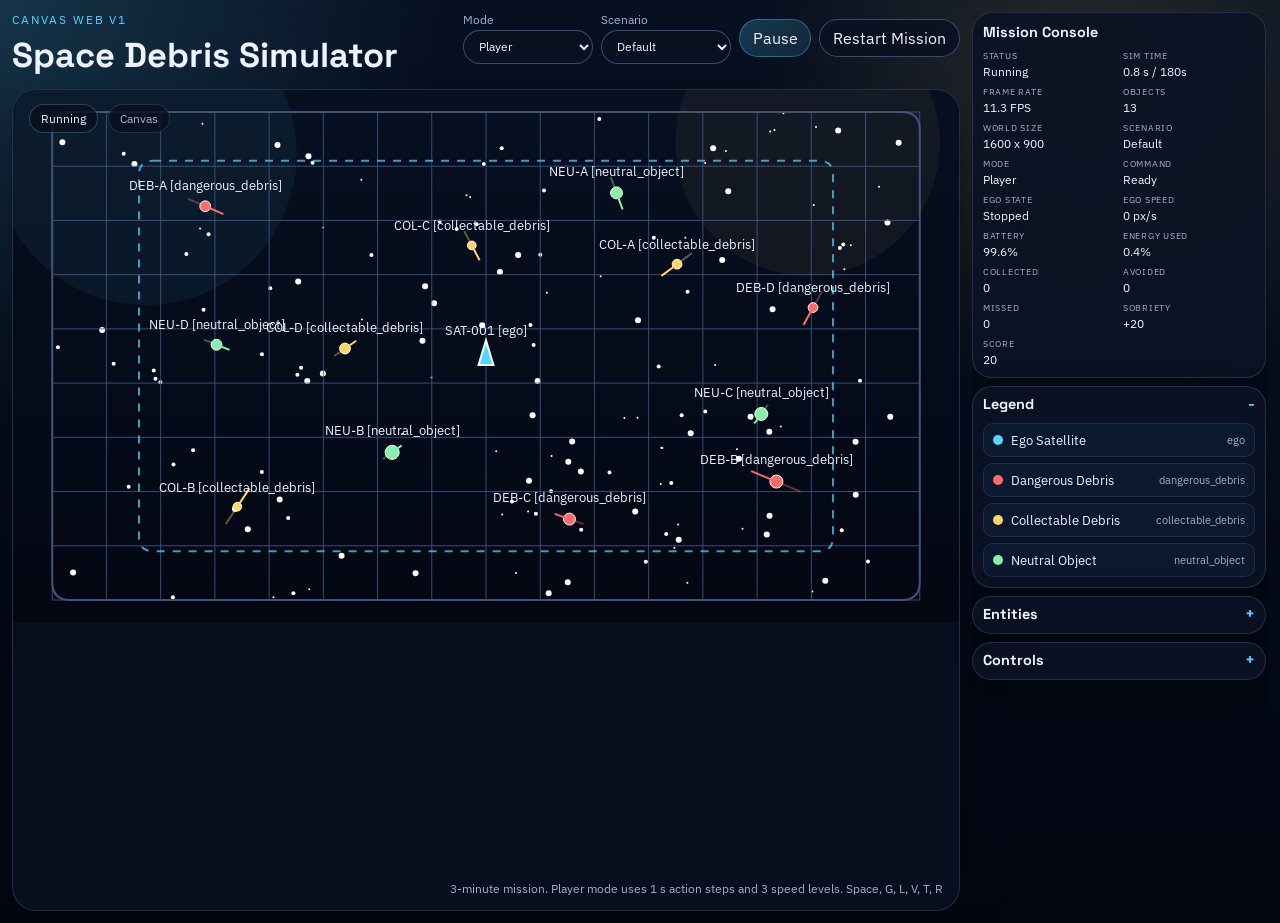
==== web/index.html @ 9fb4a88b "feat: finalize web v1 mission loop" ====
<!DOCTYPE html>
<html lang="en">
<head>
  <meta charset="UTF-8">
  <meta name="viewport" content="width=device-width, initial-scale=1.0">
  <title>Space Debris Simulator - Web V1</title>
  <link rel="preconnect" href="https://fonts.googleapis.com">
  <link rel="preconnect" href="https://fonts.gstatic.com" crossorigin>
  <link href="https://fonts.googleapis.com/css2?family=IBM+Plex+Sans:wght@400;500;600&family=Space+Grotesk:wght@500;700&display=swap" rel="stylesheet">
  <link rel="stylesheet" href="./styles.css">
</head>
<body>
  <div class="app-shell">
    <main class="viewport-panel">
      <header class="topbar">
        <div>
          <p class="eyebrow">Canvas Web V1</p>
          <h1>Space Debris Simulator</h1>
        </div>
        <div class="toolbar">
          <label class="field">
            <span>Mode</span>
            <select id="mode-select">
              <option value="player">Player</option>
              <option value="greedy">Greedy</option>
            </select>
          </label>
          <label class="field">
            <span>Scenario</span>
            <select id="scenario-select">
              <option value="default">Default</option>
              <option value="custom">Custom</option>
            </select>
          </label>
          <button id="pause-button" class="button button-primary" type="button">Pause</button>
          <button id="reset-button" class="button" type="button">Restart Mission</button>
        </div>
      </header>

      <section class="canvas-card">
        <canvas id="sim-canvas" width="1280" height="720"></canvas>
        <div class="canvas-overlay">
          <div class="badge-row">
            <span class="badge" id="status-badge">Running</span>
            <span class="badge badge-muted">Canvas</span>
          </div>
          <p class="canvas-caption">3-minute mission. Player mode uses 1 s action steps and 3 speed levels. Space, G, L, V, T, R</p>
        </div>
        <div id="mission-summary" class="mission-summary" hidden>
          <div class="mission-summary-card">
            <p class="eyebrow mission-summary-eyebrow">Mission Summary</p>
            <h2 id="mission-summary-title">Mission Complete</h2>
            <p id="mission-summary-reason" class="mission-summary-reason">Objectives completed</p>
            <dl class="mission-summary-grid">
              <div>
                <dt>Score</dt>
                <dd id="mission-summary-score">0</dd>
              </div>
              <div>
                <dt>Duration</dt>
                <dd id="mission-summary-duration">0.0 s</dd>
              </div>
              <div>
                <dt>Energy Used</dt>
                <dd id="mission-summary-energy">0.0%</dd>
              </div>
              <div>
                <dt>Sobriety</dt>
                <dd id="mission-summary-sobriety">+0</dd>
              </div>
              <div>
                <dt>Collected</dt>
                <dd id="mission-summary-collected">0</dd>
              </div>
              <div>
                <dt>Avoided</dt>
                <dd id="mission-summary-avoided">0</dd>
              </div>
              <div>
                <dt>Missed</dt>
                <dd id="mission-summary-missed">0</dd>
              </div>
            </dl>
            <div class="mission-summary-actions">
              <button id="mission-restart-button" class="button button-primary" type="button">Restart Mission</button>
            </div>
          </div>
        </div>
      </section>
    </main>

    <aside class="sidebar">
      <section class="panel">
        <h2>Mission Console</h2>
        <dl class="stats-grid">
          <div>
            <dt>Status</dt>
            <dd id="stat-status">Running</dd>
          </div>
          <div>
            <dt>Sim Time</dt>
            <dd id="stat-time">0.0 s</dd>
          </div>
          <div>
            <dt>Frame Rate</dt>
            <dd id="stat-fps">0 FPS</dd>
          </div>
          <div>
            <dt>Objects</dt>
            <dd id="stat-objects">0</dd>
          </div>
          <div>
            <dt>World Size</dt>
            <dd id="stat-world-size">0 x 0</dd>
          </div>
          <div>
            <dt>Scenario</dt>
            <dd id="stat-scenario">Default</dd>
          </div>
          <div>
            <dt>Mode</dt>
            <dd id="stat-mode">Player</dd>
          </div>
          <div>
            <dt>Command</dt>
            <dd id="stat-command">Ready</dd>
          </div>
          <div>
            <dt>Ego State</dt>
            <dd id="stat-ego-state">Stopped</dd>
          </div>
          <div>
            <dt>Ego Speed</dt>
            <dd id="stat-ego-speed">0 px/s</dd>
          </div>
          <div>
            <dt>Battery</dt>
            <dd id="stat-battery">100.0%</dd>
          </div>
          <div>
            <dt>Energy Used</dt>
            <dd id="stat-energy-used">0.0%</dd>
          </div>
          <div>
            <dt>Collected</dt>
            <dd id="stat-collected">0</dd>
          </div>
          <div>
            <dt>Avoided</dt>
            <dd id="stat-avoided">0</dd>
          </div>
          <div>
            <dt>Missed</dt>
            <dd id="stat-missed">0</dd>
          </div>
          <div>
            <dt>Sobriety</dt>
            <dd id="stat-sobriety">0</dd>
          </div>
          <div>
            <dt>Score</dt>
            <dd id="stat-score">0</dd>
          </div>
        </dl>
      </section>

      <details class="panel accordion" open>
        <summary>Legend</summary>
        <div id="legend-list" class="legend-list"></div>
      </details>

      <details class="panel accordion">
        <summary>Entities</summary>
        <div id="entity-list" class="entity-list"></div>
      </details>

      <details class="panel accordion">
        <summary>Controls</summary>
        <ul class="control-list">
          <li><kbd>Mode</kbd> Start in Player, switch to Greedy anytime</li>
          <li><kbd>Arrows</kbd> One press = 20 px/s, twice = 40, three times = 80</li>
          <li>Opposite direction stops the ego on the next allowed command</li>
          <li>One piloting action is allowed every 1 second</li>
          <li>Greedy avoids nearby dangerous debris, then chases the closest collectable</li>
          <li>Battery drain exists even at rest, with an extra cost that scales with speed squared</li>
          <li>Mission score = collected points - missed threats + sobriety bonus</li>
          <li><kbd>Space</kbd> Pause / resume</li>
          <li><kbd>G</kbd> Toggle grid</li>
          <li><kbd>L</kbd> Toggle labels</li>
          <li><kbd>V</kbd> Toggle vectors</li>
          <li><kbd>T</kbd> Toggle trails</li>
          <li><kbd>R</kbd> Restart mission</li>
        </ul>
      </details>
    </aside>
  </div>

  <script type="module" src="./app.js"></script>
</body>
</html>
---- web/styles.css ----
:root {
  --bg-deep: #030916;
  --bg-surface: rgba(9, 17, 32, 0.86);
  --bg-panel: rgba(11, 19, 36, 0.92);
  --bg-card: rgba(14, 25, 47, 0.92);
  --line: rgba(122, 154, 219, 0.22);
  --line-strong: rgba(122, 154, 219, 0.42);
  --text-primary: #edf3ff;
  --text-muted: #9fb1cf;
  --accent: #56d6ff;
  --shadow: 0 18px 42px rgba(0, 0, 0, 0.32);
}

* {
  box-sizing: border-box;
}

html,
body {
  margin: 0;
  min-height: 100%;
}

body {
  font-family: "IBM Plex Sans", "Segoe UI", sans-serif;
  color: var(--text-primary);
  background:
    radial-gradient(circle at top left, rgba(86, 214, 255, 0.18), transparent 28%),
    radial-gradient(circle at 85% 10%, rgba(255, 214, 102, 0.14), transparent 24%),
    linear-gradient(180deg, #071021 0%, #020611 100%);
}

.app-shell {
  min-height: 100vh;
  display: grid;
  grid-template-columns: minmax(0, 1fr) 296px;
  gap: 12px;
  padding: 12px;
}

.viewport-panel,
.sidebar {
  min-width: 0;
}

.topbar {
  display: flex;
  justify-content: space-between;
  align-items: flex-start;
  gap: 12px;
  margin-bottom: 12px;
}

.eyebrow {
  margin: 0 0 6px;
  color: var(--accent);
  font-size: 0.72rem;
  letter-spacing: 0.16em;
  text-transform: uppercase;
}

h1,
h2 {
  font-family: "Space Grotesk", "IBM Plex Sans", sans-serif;
}

h1 {
  margin: 0;
  font-size: clamp(1.6rem, 2.7vw, 2.35rem);
}

h2 {
  margin: 0 0 8px;
  font-size: 0.9rem;
}

.toolbar {
  display: flex;
  align-items: center;
  flex-wrap: wrap;
  gap: 8px;
}

.field {
  display: grid;
  gap: 3px;
  color: var(--text-muted);
  font-size: 0.74rem;
}

select,
.button {
  border-radius: 999px;
  border: 1px solid var(--line-strong);
  background: rgba(10, 18, 34, 0.92);
  color: var(--text-primary);
  font: inherit;
}

select {
  min-width: 130px;
  padding: 0.46rem 0.72rem;
}

.button {
  padding: 0.5rem 0.8rem;
  cursor: pointer;
  transition: transform 120ms ease, border-color 120ms ease, background 120ms ease;
}

.button:hover {
  transform: translateY(-1px);
  border-color: rgba(146, 179, 245, 0.48);
}

.button:disabled {
  cursor: default;
  opacity: 0.55;
  transform: none;
}

.button-primary {
  background: linear-gradient(135deg, rgba(86, 214, 255, 0.22), rgba(86, 214, 255, 0.1));
  border-color: rgba(86, 214, 255, 0.36);
}

.canvas-card,
.panel {
  border: 1px solid var(--line);
  background: var(--bg-surface);
  backdrop-filter: blur(18px);
  box-shadow: var(--shadow);
}

.canvas-card {
  position: relative;
  min-height: calc(100vh - 78px);
  border-radius: 24px;
  overflow: hidden;
}

#sim-canvas {
  display: block;
  width: 100%;
  height: 100%;
}

.canvas-overlay {
  position: absolute;
  inset: 0;
  pointer-events: none;
  display: flex;
  justify-content: space-between;
  align-items: flex-start;
  padding: 14px 16px;
}

.badge-row {
  display: flex;
  gap: 10px;
}

.badge {
  display: inline-flex;
  align-items: center;
  padding: 0.38rem 0.68rem;
  border-radius: 999px;
  background: rgba(8, 15, 29, 0.8);
  border: 1px solid rgba(86, 214, 255, 0.28);
  color: var(--text-primary);
  font-size: 0.76rem;
}

.badge-muted {
  border-color: var(--line);
  color: var(--text-muted);
}

.canvas-caption {
  margin: 0;
  align-self: flex-end;
  color: var(--text-muted);
  font-size: 0.76rem;
}

.mission-summary {
  position: absolute;
  inset: 0;
  display: grid;
  place-items: center;
  padding: 24px;
  background: rgba(2, 7, 17, 0.58);
  backdrop-filter: blur(8px);
}

.mission-summary[hidden] {
  display: none;
}

.mission-summary-card {
  width: min(100%, 440px);
  padding: 20px;
  border-radius: 24px;
  border: 1px solid rgba(122, 154, 219, 0.26);
  background:
    linear-gradient(180deg, rgba(13, 24, 46, 0.98) 0%, rgba(8, 16, 32, 0.96) 100%);
  box-shadow: 0 24px 60px rgba(0, 0, 0, 0.45);
}

.mission-summary-eyebrow {
  margin-bottom: 8px;
}

.mission-summary-card h2 {
  margin: 0 0 8px;
  font-size: 1.35rem;
}

.mission-summary-reason {
  margin: 0 0 16px;
  color: var(--text-muted);
  font-size: 0.9rem;
}

.mission-summary-grid {
  display: grid;
  grid-template-columns: repeat(2, minmax(0, 1fr));
  gap: 10px;
  margin: 0;
}

.mission-summary-grid dt {
  color: var(--text-muted);
  font-size: 0.62rem;
  text-transform: uppercase;
  letter-spacing: 0.08em;
  margin-bottom: 2px;
}

.mission-summary-grid dd {
  margin: 0;
  font-size: 1rem;
  font-weight: 600;
}

.mission-summary-actions {
  margin-top: 18px;
  display: flex;
  justify-content: flex-end;
}

.sidebar {
  display: flex;
  flex-direction: column;
  gap: 8px;
  max-height: calc(100vh - 24px);
  overflow-y: auto;
  padding-right: 2px;
}

.panel {
  border-radius: 20px;
  padding: 10px;
  background: var(--bg-panel);
}

.accordion {
  padding-top: 8px;
}

.accordion summary {
  list-style: none;
  cursor: pointer;
  font-family: "Space Grotesk", "IBM Plex Sans", sans-serif;
  font-size: 0.9rem;
  font-weight: 700;
  display: flex;
  align-items: center;
  justify-content: space-between;
}

.accordion summary::-webkit-details-marker {
  display: none;
}

.accordion summary::after {
  content: "+";
  color: var(--accent);
  font-size: 1rem;
  line-height: 1;
}

.accordion[open] summary::after {
  content: "-";
}

.accordion > *:not(summary) {
  margin-top: 10px;
}

.accordion[open] .legend-list,
.accordion[open] .entity-list,
.accordion[open] .control-list {
  display: grid;
}

.stats-grid {
  display: grid;
  grid-template-columns: repeat(2, minmax(0, 1fr));
  gap: 6px 8px;
  margin: 0;
}

.stats-grid dt {
  color: var(--text-muted);
  font-size: 0.58rem;
  text-transform: uppercase;
  letter-spacing: 0.08em;
  margin-bottom: 2px;
}

.stats-grid dd {
  margin: 0;
  font-size: 0.76rem;
}

.legend-list,
.entity-list {
  display: grid;
  gap: 6px;
}

.legend-item,
.entity-item {
  display: flex;
  align-items: center;
  justify-content: space-between;
  gap: 10px;
  padding: 7px 9px;
  border-radius: 10px;
  background: var(--bg-card);
  border: 1px solid rgba(122, 154, 219, 0.16);
}

.legend-label,
.entity-label {
  display: flex;
  align-items: center;
  gap: 8px;
  min-width: 0;
  font-size: 0.84rem;
}

.swatch {
  width: 10px;
  height: 10px;
  border-radius: 999px;
  flex: 0 0 auto;
}

.entity-meta {
  color: var(--text-muted);
  font-size: 0.7rem;
  white-space: nowrap;
}

.control-list {
  list-style: none;
  margin: 0;
  padding: 0;
  display: grid;
  gap: 4px;
  color: var(--text-muted);
  font-size: 0.8rem;
}

kbd {
  display: inline-flex;
  align-items: center;
  justify-content: center;
  min-width: 1.7rem;
  padding: 0.1rem 0.3rem;
  border-radius: 8px;
  border: 1px solid var(--line-strong);
  background: rgba(5, 11, 21, 0.82);
  color: var(--text-primary);
  font-family: "Space Grotesk", monospace;
}

@media (max-width: 1100px) {
  .app-shell {
    grid-template-columns: 1fr;
  }

  .canvas-card {
    min-height: 62vh;
  }

  .sidebar {
    max-height: none;
    overflow: visible;
    padding-right: 0;
  }
}

@media (max-width: 720px) {
  .app-shell {
    padding: 12px;
    gap: 12px;
  }

  .topbar {
    flex-direction: column;
  }

  .toolbar {
    width: 100%;
  }

  select,
  .button {
    width: 100%;
  }

  .stats-grid {
    grid-template-columns: 1fr;
  }
}
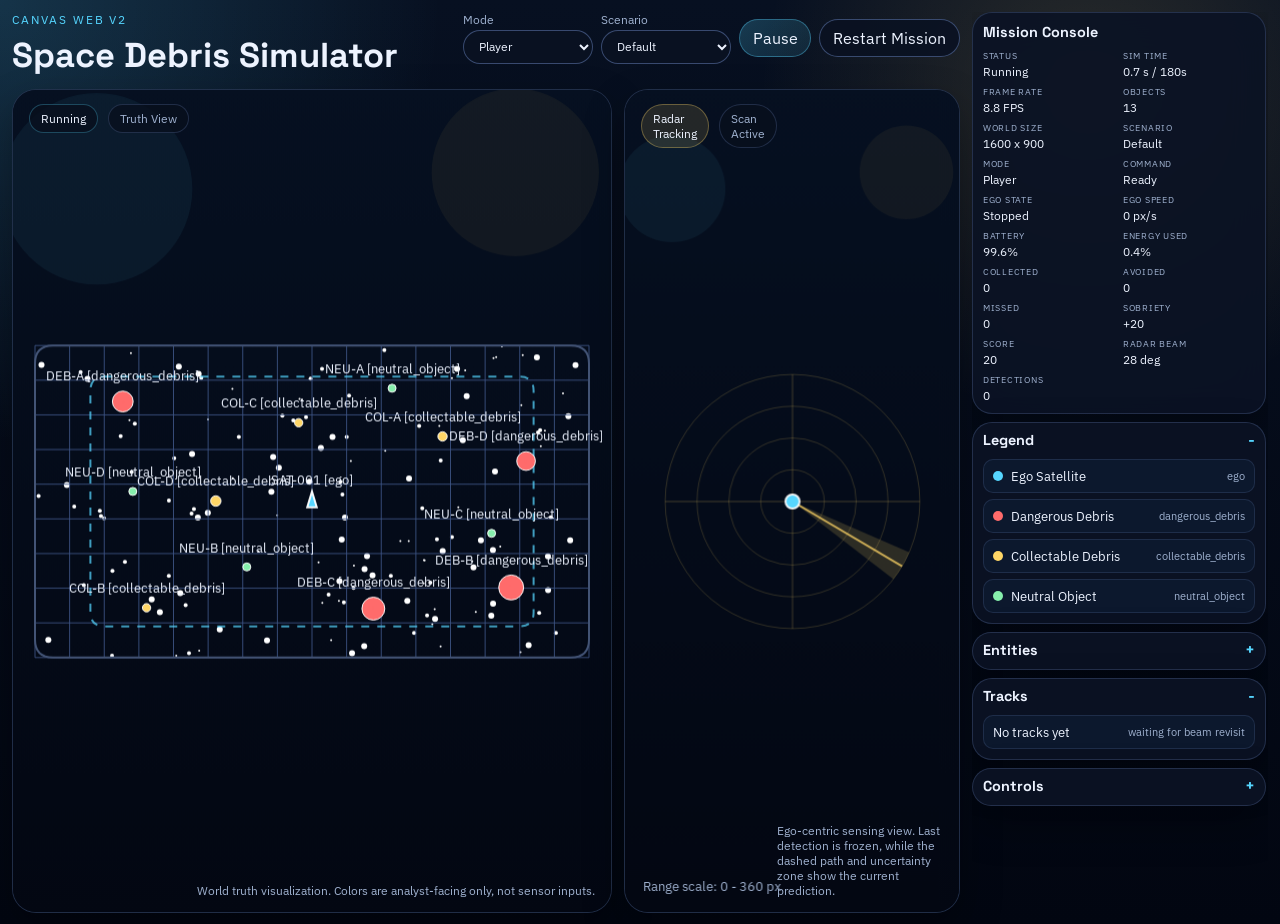
==== commit e7ae4e2e: "feat: add web v2 radar tracking sandbox" ====
--- a/web/index.html
+++ b/web/index.html
@@ -3,7 +3,7 @@
 <head>
   <meta charset="UTF-8">
   <meta name="viewport" content="width=device-width, initial-scale=1.0">
-  <title>Space Debris Simulator - Web V1</title>
+  <title>Space Debris Simulator - Web V2</title>
   <link rel="preconnect" href="https://fonts.googleapis.com">
   <link rel="preconnect" href="https://fonts.gstatic.com" crossorigin>
   <link href="https://fonts.googleapis.com/css2?family=IBM+Plex+Sans:wght@400;500;600&family=Space+Grotesk:wght@500;700&display=swap" rel="stylesheet">
@@ -14,7 +14,7 @@
     <main class="viewport-panel">
       <header class="topbar">
         <div>
-          <p class="eyebrow">Canvas Web V1</p>
+          <p class="eyebrow">Canvas Web V2</p>
           <h1>Space Debris Simulator</h1>
         </div>
         <div class="toolbar">
@@ -37,55 +37,68 @@
         </div>
       </header>
 
-      <section class="canvas-card">
-        <canvas id="sim-canvas" width="1280" height="720"></canvas>
-        <div class="canvas-overlay">
-          <div class="badge-row">
-            <span class="badge" id="status-badge">Running</span>
-            <span class="badge badge-muted">Canvas</span>
-          </div>
-          <p class="canvas-caption">3-minute mission. Player mode uses 1 s action steps and 3 speed levels. Space, G, L, V, T, R</p>
-        </div>
-        <div id="mission-summary" class="mission-summary" hidden>
-          <div class="mission-summary-card">
-            <p class="eyebrow mission-summary-eyebrow">Mission Summary</p>
-            <h2 id="mission-summary-title">Mission Complete</h2>
-            <p id="mission-summary-reason" class="mission-summary-reason">Objectives completed</p>
-            <dl class="mission-summary-grid">
-              <div>
-                <dt>Score</dt>
-                <dd id="mission-summary-score">0</dd>
+      <section class="viewport-grid">
+        <article class="canvas-card">
+          <canvas id="sim-canvas" width="1280" height="720"></canvas>
+          <div class="canvas-overlay">
+            <div class="badge-row">
+              <span class="badge" id="status-badge">Running</span>
+              <span class="badge badge-muted">Truth View</span>
+            </div>
+            <p class="canvas-caption">World truth visualization. Colors are analyst-facing only, not sensor inputs.</p>
+          </div>
+          <div id="mission-summary" class="mission-summary" hidden>
+            <div class="mission-summary-card">
+              <p class="eyebrow mission-summary-eyebrow">Mission Summary</p>
+              <h2 id="mission-summary-title">Mission Complete</h2>
+              <p id="mission-summary-reason" class="mission-summary-reason">Objectives completed</p>
+              <dl class="mission-summary-grid">
+                <div>
+                  <dt>Score</dt>
+                  <dd id="mission-summary-score">0</dd>
+                </div>
+                <div>
+                  <dt>Duration</dt>
+                  <dd id="mission-summary-duration">0.0 s</dd>
+                </div>
+                <div>
+                  <dt>Energy Used</dt>
+                  <dd id="mission-summary-energy">0.0%</dd>
+                </div>
+                <div>
+                  <dt>Sobriety</dt>
+                  <dd id="mission-summary-sobriety">+0</dd>
+                </div>
+                <div>
+                  <dt>Collected</dt>
+                  <dd id="mission-summary-collected">0</dd>
+                </div>
+                <div>
+                  <dt>Avoided</dt>
+                  <dd id="mission-summary-avoided">0</dd>
+                </div>
+                <div>
+                  <dt>Missed</dt>
+                  <dd id="mission-summary-missed">0</dd>
+                </div>
+              </dl>
+              <div class="mission-summary-actions">
+                <button id="mission-restart-button" class="button button-primary" type="button">Restart Mission</button>
               </div>
-              <div>
-                <dt>Duration</dt>
-                <dd id="mission-summary-duration">0.0 s</dd>
-              </div>
-              <div>
-                <dt>Energy Used</dt>
-                <dd id="mission-summary-energy">0.0%</dd>
-              </div>
-              <div>
-                <dt>Sobriety</dt>
-                <dd id="mission-summary-sobriety">+0</dd>
-              </div>
-              <div>
-                <dt>Collected</dt>
-                <dd id="mission-summary-collected">0</dd>
-              </div>
-              <div>
-                <dt>Avoided</dt>
-                <dd id="mission-summary-avoided">0</dd>
-              </div>
-              <div>
-                <dt>Missed</dt>
-                <dd id="mission-summary-missed">0</dd>
-              </div>
-            </dl>
-            <div class="mission-summary-actions">
-              <button id="mission-restart-button" class="button button-primary" type="button">Restart Mission</button>
             </div>
           </div>
-        </div>
+        </article>
+
+        <article class="canvas-card radar-card">
+          <canvas id="radar-canvas" width="640" height="720"></canvas>
+          <div class="canvas-overlay">
+            <div class="badge-row">
+              <span class="badge badge-radar">Radar Tracking</span>
+              <span class="badge badge-muted" id="radar-quality-badge">Scan Active</span>
+            </div>
+            <p class="canvas-caption">Ego-centric sensing view. Last detection is frozen, while the dashed path and uncertainty zone show the current prediction.</p>
+          </div>
+        </article>
       </section>
     </main>
 
@@ -161,6 +174,14 @@
             <dt>Score</dt>
             <dd id="stat-score">0</dd>
           </div>
+          <div>
+            <dt>Radar Beam</dt>
+            <dd id="stat-radar-angle">0 deg</dd>
+          </div>
+          <div>
+            <dt>Detections</dt>
+            <dd id="stat-radar-detections">0</dd>
+          </div>
         </dl>
       </section>
 
@@ -172,6 +193,11 @@
       <details class="panel accordion">
         <summary>Entities</summary>
         <div id="entity-list" class="entity-list"></div>
+      </details>
+
+      <details class="panel accordion" open>
+        <summary>Tracks</summary>
+        <div id="track-list" class="entity-list"></div>
       </details>
 
       <details class="panel accordion">
@@ -184,6 +210,8 @@
           <li>Greedy avoids nearby dangerous debris, then chases the closest collectable</li>
           <li>Battery drain exists even at rest, with an extra cost that scales with speed squared</li>
           <li>Mission score = collected points - missed threats + sobriety bonus</li>
+          <li>Radar view is ego-centric and displays noisy sensing plus estimated tracks</li>
+          <li>Classification is simulated from object size and observation quality, separate from tracking</li>
           <li><kbd>Space</kbd> Pause / resume</li>
           <li><kbd>G</kbd> Toggle grid</li>
           <li><kbd>L</kbd> Toggle labels</li>
--- a/web/styles.css
+++ b/web/styles.css
@@ -139,7 +139,23 @@
   overflow: hidden;
 }
 
+.viewport-grid {
+  display: grid;
+  grid-template-columns: minmax(0, 1.7fr) minmax(320px, 0.95fr);
+  gap: 12px;
+}
+
+.radar-card {
+  min-height: calc(100vh - 78px);
+}
+
 #sim-canvas {
+  display: block;
+  width: 100%;
+  height: 100%;
+}
+
+#radar-canvas {
   display: block;
   width: 100%;
   height: 100%;
@@ -174,6 +190,11 @@
 .badge-muted {
   border-color: var(--line);
   color: var(--text-muted);
+}
+
+.badge-radar {
+  border-color: rgba(255, 214, 102, 0.32);
+  background: rgba(255, 214, 102, 0.12);
 }
 
 .canvas-caption {
@@ -392,8 +413,16 @@
     grid-template-columns: 1fr;
   }
 
+  .viewport-grid {
+    grid-template-columns: 1fr;
+  }
+
   .canvas-card {
     min-height: 62vh;
+  }
+
+  .radar-card {
+    min-height: 44vh;
   }
 
   .sidebar {
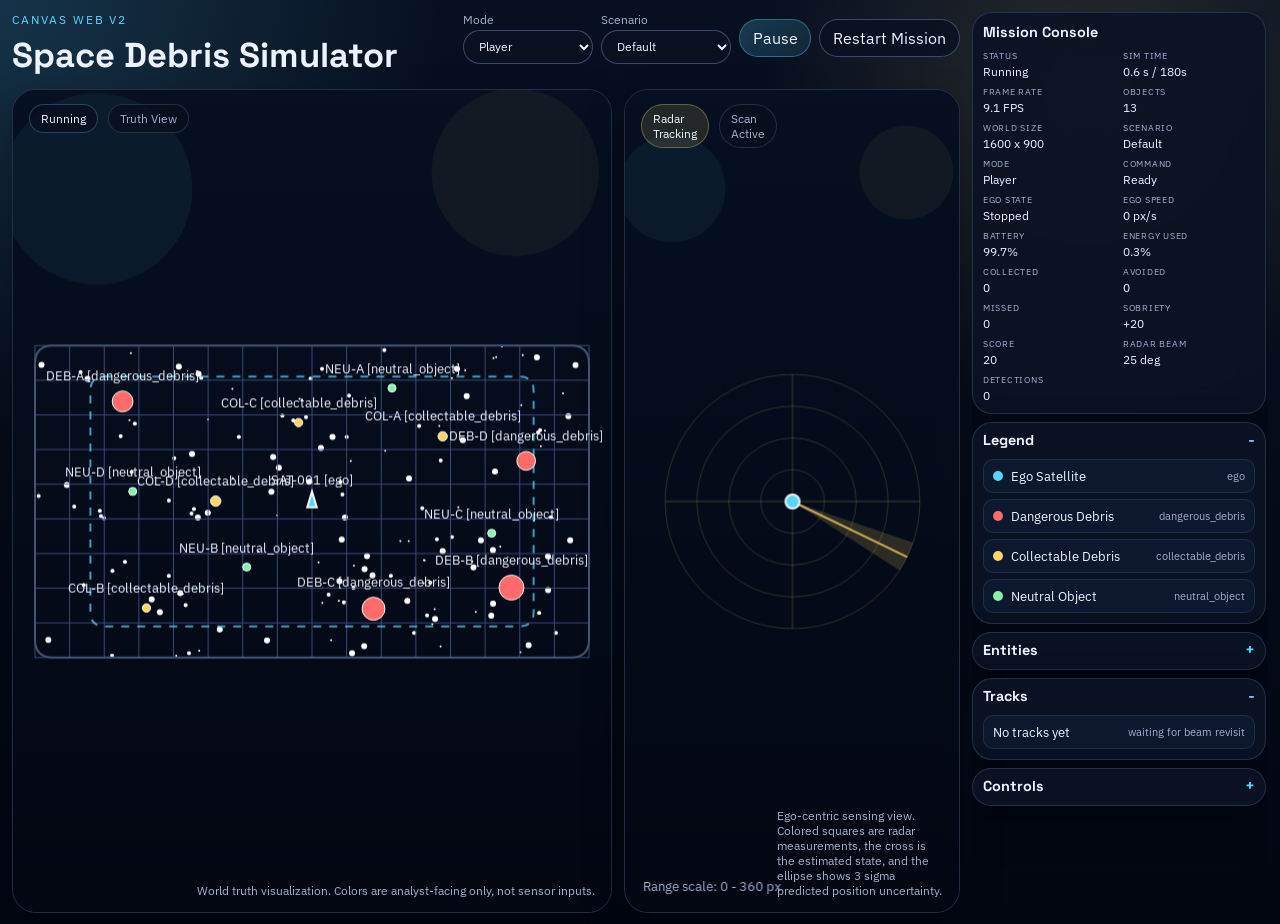
==== commit 04c87822: "fix: polish radar uncertainty display" ====
--- a/web/index.html
+++ b/web/index.html
@@ -96,7 +96,7 @@
               <span class="badge badge-radar">Radar Tracking</span>
               <span class="badge badge-muted" id="radar-quality-badge">Scan Active</span>
             </div>
-            <p class="canvas-caption">Ego-centric sensing view. Last detection is frozen, while the dashed path and uncertainty zone show the current prediction.</p>
+            <p class="canvas-caption">Ego-centric sensing view. Colored squares are radar measurements, the cross is the estimated state, and the ellipse shows 3 sigma predicted position uncertainty.</p>
           </div>
         </article>
       </section>
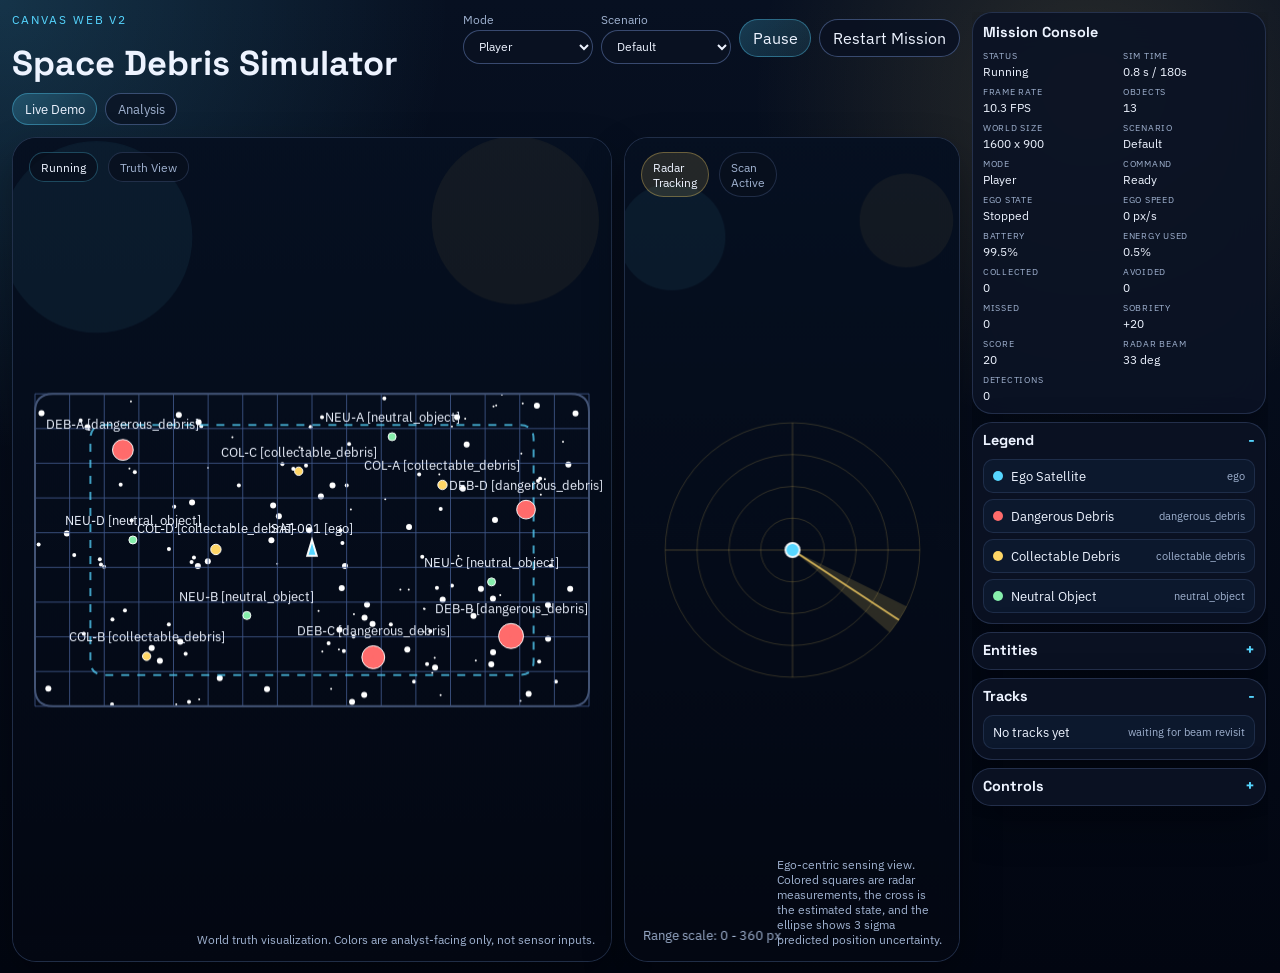
==== commit 60f09a20: "feat: add analysis v1 web experience" ====
--- a/web/index.html
+++ b/web/index.html
@@ -13,9 +13,13 @@
   <div class="app-shell">
     <main class="viewport-panel">
       <header class="topbar">
-        <div>
+        <div class="topbar-title">
           <p class="eyebrow">Canvas Web V2</p>
           <h1>Space Debris Simulator</h1>
+          <nav class="page-nav" aria-label="Application pages">
+            <a class="page-nav-link page-nav-link-active" href="./index.html">Live Demo</a>
+            <a class="page-nav-link" href="./analysis.html">Analysis</a>
+          </nav>
         </div>
         <div class="toolbar">
           <label class="field">
--- a/web/styles.css
+++ b/web/styles.css
@@ -51,6 +51,42 @@
   margin-bottom: 12px;
 }
 
+.topbar-title {
+  display: grid;
+  gap: 8px;
+}
+
+.page-nav {
+  display: flex;
+  flex-wrap: wrap;
+  gap: 8px;
+}
+
+.page-nav-link {
+  display: inline-flex;
+  align-items: center;
+  padding: 0.42rem 0.72rem;
+  border-radius: 999px;
+  border: 1px solid var(--line-strong);
+  background: rgba(10, 18, 34, 0.72);
+  color: var(--text-muted);
+  text-decoration: none;
+  font-size: 0.8rem;
+  transition: transform 120ms ease, border-color 120ms ease, color 120ms ease;
+}
+
+.page-nav-link:hover {
+  transform: translateY(-1px);
+  color: var(--text-primary);
+  border-color: rgba(146, 179, 245, 0.48);
+}
+
+.page-nav-link-active {
+  color: var(--text-primary);
+  border-color: rgba(86, 214, 255, 0.36);
+  background: linear-gradient(135deg, rgba(86, 214, 255, 0.22), rgba(86, 214, 255, 0.08));
+}
+
 .eyebrow {
   margin: 0 0 6px;
   color: var(--accent);
@@ -285,6 +321,344 @@
   background: var(--bg-panel);
 }
 
+.analysis-shell {
+  min-height: 100vh;
+  padding: 12px;
+  display: grid;
+  gap: 12px;
+}
+
+.analysis-header,
+.analysis-panel {
+  padding: 16px;
+}
+
+.analysis-main {
+  min-width: 0;
+}
+
+.analysis-grid {
+  display: grid;
+  grid-template-columns: repeat(2, minmax(0, 1fr));
+  gap: 12px;
+}
+
+.analysis-panel-wide {
+  grid-column: 1 / -1;
+}
+
+.topbar-analysis {
+  align-items: stretch;
+}
+
+.analysis-intro {
+  max-width: 460px;
+  display: grid;
+  gap: 8px;
+}
+
+.analysis-lead,
+.analysis-subtle {
+  margin: 0;
+}
+
+.analysis-lead {
+  color: var(--text-primary);
+  line-height: 1.45;
+}
+
+.analysis-subtle {
+  color: var(--text-muted);
+  font-size: 0.86rem;
+  line-height: 1.45;
+}
+
+.summary-card-grid {
+  display: grid;
+  grid-template-columns: repeat(4, minmax(0, 1fr));
+  gap: 10px;
+  margin-top: 10px;
+}
+
+.summary-card {
+  padding: 12px;
+  border-radius: 16px;
+  background: var(--bg-card);
+  border: 1px solid rgba(122, 154, 219, 0.16);
+}
+
+.summary-card-label {
+  margin: 0 0 6px;
+  color: var(--text-muted);
+  font-size: 0.66rem;
+  text-transform: uppercase;
+  letter-spacing: 0.08em;
+}
+
+.summary-card-value {
+  margin: 0;
+  font-family: "Space Grotesk", "IBM Plex Sans", sans-serif;
+  font-size: 1.28rem;
+}
+
+.summary-card-unit {
+  color: var(--text-muted);
+  font-size: 0.78rem;
+}
+
+.analysis-notes-layout {
+  display: grid;
+  grid-template-columns: repeat(3, minmax(0, 1fr));
+  gap: 14px;
+  margin-top: 14px;
+}
+
+.panel-subtitle {
+  margin: 0 0 8px;
+  font-family: "Space Grotesk", "IBM Plex Sans", sans-serif;
+  font-size: 0.88rem;
+}
+
+.summary-list {
+  display: grid;
+  grid-template-columns: repeat(2, minmax(0, 1fr));
+  gap: 8px 12px;
+  margin: 0;
+}
+
+.summary-list dt {
+  color: var(--text-muted);
+  font-size: 0.62rem;
+  text-transform: uppercase;
+  letter-spacing: 0.08em;
+  margin-bottom: 2px;
+}
+
+.summary-list dd {
+  margin: 0;
+  font-size: 0.84rem;
+}
+
+.analysis-list {
+  margin: 0;
+  padding-left: 18px;
+  color: var(--text-muted);
+  display: grid;
+  gap: 8px;
+  font-size: 0.86rem;
+  line-height: 1.45;
+}
+
+.analysis-filter-grid {
+  display: grid;
+  grid-template-columns: repeat(4, minmax(0, 1fr));
+  gap: 10px;
+  margin-top: 6px;
+}
+
+.section-head {
+  display: flex;
+  justify-content: space-between;
+  align-items: flex-end;
+  gap: 12px;
+  margin-bottom: 10px;
+}
+
+.section-caption {
+  margin: 4px 0 0;
+  color: var(--text-muted);
+  font-size: 0.8rem;
+}
+
+.table-shell {
+  overflow-x: auto;
+}
+
+.trajectory-layout {
+  display: grid;
+  grid-template-columns: minmax(0, 1.15fr) minmax(280px, 0.85fr);
+  gap: 14px;
+  align-items: start;
+}
+
+.trajectory-canvas-shell {
+  padding: 12px;
+  border-radius: 18px;
+  background: rgba(10, 18, 34, 0.72);
+  border: 1px solid rgba(122, 154, 219, 0.16);
+}
+
+#trajectory-canvas {
+  display: block;
+  width: 100%;
+  height: auto;
+  border-radius: 12px;
+  background:
+    radial-gradient(circle at top left, rgba(86, 214, 255, 0.08), transparent 24%),
+    linear-gradient(180deg, rgba(8, 15, 29, 0.96), rgba(4, 10, 20, 0.98));
+}
+
+.trajectory-meta {
+  display: grid;
+  gap: 12px;
+}
+
+.trajectory-controls {
+  display: grid;
+  grid-template-columns: repeat(2, minmax(0, 1fr));
+  gap: 10px;
+  margin-bottom: 12px;
+}
+
+.trajectory-control-group {
+  display: grid;
+  grid-template-columns: repeat(2, minmax(0, 1fr));
+  gap: 10px;
+}
+
+.trajectory-track-cards {
+  display: grid;
+  gap: 10px;
+}
+
+.trajectory-track-card {
+  padding: 10px 12px;
+  border-radius: 14px;
+  background: rgba(10, 18, 34, 0.72);
+  border: 1px solid rgba(122, 154, 219, 0.16);
+}
+
+.trajectory-card-head {
+  display: flex;
+  align-items: center;
+  gap: 8px;
+  margin-bottom: 8px;
+}
+
+.trajectory-card-title {
+  margin: 0;
+  font-family: "Space Grotesk", "IBM Plex Sans", sans-serif;
+  font-size: 0.82rem;
+}
+
+.trajectory-track-note {
+  margin: 10px 0 0;
+  color: var(--text-muted);
+  font-size: 0.78rem;
+  line-height: 1.45;
+}
+
+.trajectory-summary-list {
+  grid-template-columns: repeat(2, minmax(0, 1fr));
+}
+
+.trajectory-swatch {
+  width: 12px;
+  height: 12px;
+  border-radius: 999px;
+  flex: 0 0 auto;
+}
+
+.trajectory-swatch-a {
+  background: #74e7ff;
+}
+
+.trajectory-swatch-b {
+  background: #ff8fd8;
+}
+
+.trajectory-legend {
+  display: grid;
+  gap: 8px;
+  color: var(--text-muted);
+  font-size: 0.82rem;
+}
+
+.trajectory-key {
+  display: inline-block;
+  width: 18px;
+  height: 10px;
+  margin-right: 8px;
+  border-radius: 999px;
+  vertical-align: middle;
+}
+
+.trajectory-key-truth {
+  background: rgba(255, 255, 255, 0.9);
+}
+
+.trajectory-key-estimate {
+  background: rgba(86, 214, 255, 0.92);
+}
+
+.trajectory-key-measure {
+  background: rgba(255, 214, 102, 0.95);
+}
+
+.trajectory-key-label {
+  background: rgba(255, 255, 255, 0.78);
+}
+
+.analysis-table {
+  width: 100%;
+  border-collapse: collapse;
+  min-width: 640px;
+}
+
+.analysis-table th,
+.analysis-table td {
+  padding: 9px 10px;
+  border-bottom: 1px solid rgba(122, 154, 219, 0.14);
+  text-align: left;
+  font-size: 0.82rem;
+  vertical-align: top;
+}
+
+.analysis-table th {
+  color: var(--text-muted);
+  font-size: 0.68rem;
+  letter-spacing: 0.08em;
+  text-transform: uppercase;
+}
+
+.analysis-table tbody tr:hover {
+  background: rgba(122, 154, 219, 0.08);
+}
+
+.metric-pill {
+  display: inline-flex;
+  align-items: center;
+  padding: 0.24rem 0.48rem;
+  border-radius: 999px;
+  font-size: 0.72rem;
+  background: rgba(86, 214, 255, 0.12);
+  border: 1px solid rgba(86, 214, 255, 0.18);
+}
+
+.category-chip {
+  display: inline-flex;
+  align-items: center;
+  padding: 0.22rem 0.5rem;
+  border-radius: 999px;
+  border: 1px solid rgba(122, 154, 219, 0.18);
+  font-size: 0.72rem;
+}
+
+.category-chip-hazard {
+  color: #ffb3b3;
+  background: rgba(255, 107, 107, 0.12);
+}
+
+.category-chip-target {
+  color: #ffe39d;
+  background: rgba(255, 214, 102, 0.12);
+}
+
+.category-chip-neutral {
+  color: #c7f7d8;
+  background: rgba(134, 239, 172, 0.12);
+}
+
 .accordion {
   padding-top: 8px;
 }
@@ -430,6 +804,34 @@
     overflow: visible;
     padding-right: 0;
   }
+
+  .analysis-grid {
+    grid-template-columns: 1fr;
+  }
+
+  .summary-card-grid {
+    grid-template-columns: repeat(2, minmax(0, 1fr));
+  }
+
+  .analysis-notes-layout {
+    grid-template-columns: 1fr;
+  }
+
+  .analysis-filter-grid {
+    grid-template-columns: repeat(2, minmax(0, 1fr));
+  }
+
+  .trajectory-layout {
+    grid-template-columns: 1fr;
+  }
+
+  .trajectory-controls {
+    grid-template-columns: 1fr;
+  }
+
+  .trajectory-control-group {
+    grid-template-columns: 1fr;
+  }
 }
 
 @media (max-width: 720px) {
@@ -454,4 +856,10 @@
   .stats-grid {
     grid-template-columns: 1fr;
   }
-}
+
+  .summary-card-grid,
+  .analysis-filter-grid,
+  .summary-list {
+    grid-template-columns: 1fr;
+  }
+}
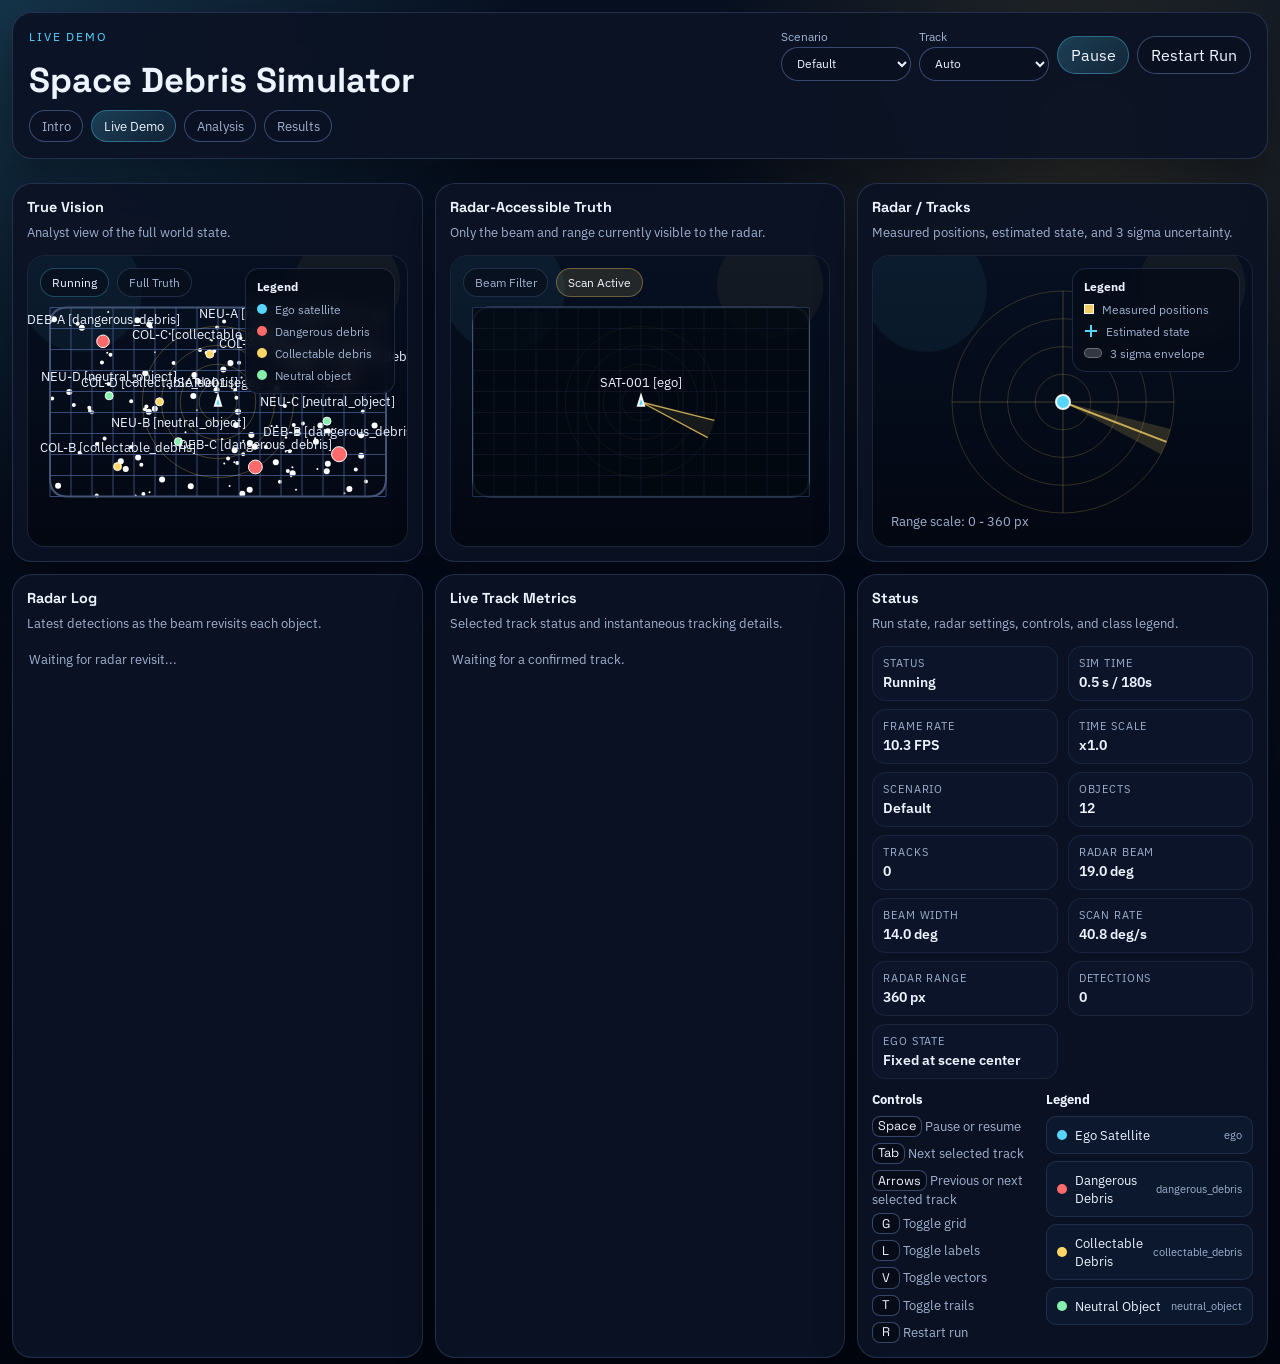
==== commit 5ed88e55: "feat: add intro and refresh web live demo" ====
--- a/web/index.html
+++ b/web/index.html
@@ -3,230 +3,142 @@
 <head>
   <meta charset="UTF-8">
   <meta name="viewport" content="width=device-width, initial-scale=1.0">
-  <title>Space Debris Simulator - Web V2</title>
+  <title>Space Debris Simulator - Live Demo</title>
   <link rel="preconnect" href="https://fonts.googleapis.com">
   <link rel="preconnect" href="https://fonts.gstatic.com" crossorigin>
   <link href="https://fonts.googleapis.com/css2?family=IBM+Plex+Sans:wght@400;500;600&family=Space+Grotesk:wght@500;700&display=swap" rel="stylesheet">
-  <link rel="stylesheet" href="./styles.css">
+  <link rel="stylesheet" href="./styles.css?v=2026-04-24-live-demo-v3">
 </head>
 <body>
-  <div class="app-shell">
-    <main class="viewport-panel">
-      <header class="topbar">
-        <div class="topbar-title">
-          <p class="eyebrow">Canvas Web V2</p>
-          <h1>Space Debris Simulator</h1>
-          <nav class="page-nav" aria-label="Application pages">
-            <a class="page-nav-link page-nav-link-active" href="./index.html">Live Demo</a>
-            <a class="page-nav-link" href="./analysis.html">Analysis</a>
-          </nav>
+  <div class="app-shell live-shell">
+    <header class="topbar panel topbar-panel">
+      <div class="topbar-title">
+        <p class="eyebrow">Live Demo</p>
+        <h1>Space Debris Simulator</h1>
+        <nav class="page-nav" aria-label="Application pages">
+          <a class="page-nav-link" href="./intro.html">Intro</a>
+          <a class="page-nav-link page-nav-link-active" href="./index.html">Live Demo</a>
+          <a class="page-nav-link" href="./analysis.html">Analysis</a>
+          <a class="page-nav-link" href="./results.html">Results</a>
+        </nav>
+      </div>
+      <div class="toolbar">
+        <label class="field">
+          <span>Scenario</span>
+          <select id="scenario-select">
+            <option value="default">Default</option>
+            <option value="custom">Custom</option>
+          </select>
+        </label>
+        <label class="field">
+          <span>Track</span>
+          <select id="track-select">
+            <option value="">Auto</option>
+          </select>
+        </label>
+        <button id="pause-button" class="button button-primary" type="button">Pause</button>
+        <button id="reset-button" class="button" type="button">Restart Run</button>
+      </div>
+    </header>
+
+    <main class="live-grid">
+      <article class="panel live-panel live-panel-canvas">
+        <div class="panel-header">
+          <div>
+            <h2>True Vision</h2>
+            <p class="section-caption">Analyst view of the full world state.</p>
+          </div>
         </div>
-        <div class="toolbar">
-          <label class="field">
-            <span>Mode</span>
-            <select id="mode-select">
-              <option value="player">Player</option>
-              <option value="greedy">Greedy</option>
-            </select>
-          </label>
-          <label class="field">
-            <span>Scenario</span>
-            <select id="scenario-select">
-              <option value="default">Default</option>
-              <option value="custom">Custom</option>
-            </select>
-          </label>
-          <button id="pause-button" class="button button-primary" type="button">Pause</button>
-          <button id="reset-button" class="button" type="button">Restart Mission</button>
+        <div class="live-canvas-wrap">
+          <canvas id="truth-canvas" class="live-canvas"></canvas>
+          <div class="panel-canvas-badges">
+            <span class="badge" id="status-badge">Running</span>
+            <span class="badge badge-muted">Full Truth</span>
+          </div>
+          <div id="truth-legend" class="panel-canvas-legend"></div>
         </div>
-      </header>
+      </article>
 
-      <section class="viewport-grid">
-        <article class="canvas-card">
-          <canvas id="sim-canvas" width="1280" height="720"></canvas>
-          <div class="canvas-overlay">
-            <div class="badge-row">
-              <span class="badge" id="status-badge">Running</span>
-              <span class="badge badge-muted">Truth View</span>
-            </div>
-            <p class="canvas-caption">World truth visualization. Colors are analyst-facing only, not sensor inputs.</p>
+      <article class="panel live-panel live-panel-canvas">
+        <div class="panel-header">
+          <div>
+            <h2>Radar-Accessible Truth</h2>
+            <p class="section-caption">Only the beam and range currently visible to the radar.</p>
           </div>
-          <div id="mission-summary" class="mission-summary" hidden>
-            <div class="mission-summary-card">
-              <p class="eyebrow mission-summary-eyebrow">Mission Summary</p>
-              <h2 id="mission-summary-title">Mission Complete</h2>
-              <p id="mission-summary-reason" class="mission-summary-reason">Objectives completed</p>
-              <dl class="mission-summary-grid">
-                <div>
-                  <dt>Score</dt>
-                  <dd id="mission-summary-score">0</dd>
-                </div>
-                <div>
-                  <dt>Duration</dt>
-                  <dd id="mission-summary-duration">0.0 s</dd>
-                </div>
-                <div>
-                  <dt>Energy Used</dt>
-                  <dd id="mission-summary-energy">0.0%</dd>
-                </div>
-                <div>
-                  <dt>Sobriety</dt>
-                  <dd id="mission-summary-sobriety">+0</dd>
-                </div>
-                <div>
-                  <dt>Collected</dt>
-                  <dd id="mission-summary-collected">0</dd>
-                </div>
-                <div>
-                  <dt>Avoided</dt>
-                  <dd id="mission-summary-avoided">0</dd>
-                </div>
-                <div>
-                  <dt>Missed</dt>
-                  <dd id="mission-summary-missed">0</dd>
-                </div>
-              </dl>
-              <div class="mission-summary-actions">
-                <button id="mission-restart-button" class="button button-primary" type="button">Restart Mission</button>
-              </div>
-            </div>
+        </div>
+        <div class="live-canvas-wrap">
+          <canvas id="radar-truth-canvas" class="live-canvas"></canvas>
+          <div class="panel-canvas-badges">
+            <span class="badge badge-muted">Beam Filter</span>
+            <span class="badge badge-radar" id="radar-quality-badge">Scan Active</span>
           </div>
-        </article>
+        </div>
+      </article>
 
-        <article class="canvas-card radar-card">
-          <canvas id="radar-canvas" width="640" height="720"></canvas>
-          <div class="canvas-overlay">
-            <div class="badge-row">
-              <span class="badge badge-radar">Radar Tracking</span>
-              <span class="badge badge-muted" id="radar-quality-badge">Scan Active</span>
-            </div>
-            <p class="canvas-caption">Ego-centric sensing view. Colored squares are radar measurements, the cross is the estimated state, and the ellipse shows 3 sigma predicted position uncertainty.</p>
+      <article class="panel live-panel live-panel-canvas">
+        <div class="panel-header">
+          <div>
+            <h2>Radar / Tracks</h2>
+            <p class="section-caption">Measured positions, estimated state, and 3 sigma uncertainty.</p>
           </div>
-        </article>
-      </section>
+        </div>
+        <div class="live-canvas-wrap">
+          <canvas id="radar-canvas" class="live-canvas"></canvas>
+          <div id="radar-legend" class="panel-canvas-legend panel-canvas-legend-radar"></div>
+        </div>
+      </article>
+
+      <article class="panel live-panel">
+        <div class="panel-header">
+          <div>
+            <h2>Radar Log</h2>
+            <p class="section-caption">Latest detections as the beam revisits each object.</p>
+          </div>
+        </div>
+        <div id="radar-log" class="log-list"></div>
+      </article>
+
+      <article class="panel live-panel">
+        <div class="panel-header">
+          <div>
+            <h2>Live Track Metrics</h2>
+            <p class="section-caption">Selected track status and instantaneous tracking details.</p>
+          </div>
+        </div>
+        <div id="track-metrics" class="detail-list"></div>
+      </article>
+
+      <article class="panel live-panel">
+        <div class="panel-header">
+          <div>
+            <h2>Status</h2>
+            <p class="section-caption">Run state, radar settings, controls, and class legend.</p>
+          </div>
+        </div>
+        <div id="status-summary" class="status-grid"></div>
+        <div class="status-columns">
+          <section>
+            <h3>Controls</h3>
+            <ul class="control-list control-list-compact">
+              <li><kbd>Space</kbd> Pause or resume</li>
+              <li><kbd>Tab</kbd> Next selected track</li>
+              <li><kbd>Arrows</kbd> Previous or next selected track</li>
+              <li><kbd>G</kbd> Toggle grid</li>
+              <li><kbd>L</kbd> Toggle labels</li>
+              <li><kbd>V</kbd> Toggle vectors</li>
+              <li><kbd>T</kbd> Toggle trails</li>
+              <li><kbd>R</kbd> Restart run</li>
+            </ul>
+          </section>
+          <section>
+            <h3>Legend</h3>
+            <div id="legend-list" class="legend-list legend-list-compact"></div>
+          </section>
+        </div>
+      </article>
     </main>
-
-    <aside class="sidebar">
-      <section class="panel">
-        <h2>Mission Console</h2>
-        <dl class="stats-grid">
-          <div>
-            <dt>Status</dt>
-            <dd id="stat-status">Running</dd>
-          </div>
-          <div>
-            <dt>Sim Time</dt>
-            <dd id="stat-time">0.0 s</dd>
-          </div>
-          <div>
-            <dt>Frame Rate</dt>
-            <dd id="stat-fps">0 FPS</dd>
-          </div>
-          <div>
-            <dt>Objects</dt>
-            <dd id="stat-objects">0</dd>
-          </div>
-          <div>
-            <dt>World Size</dt>
-            <dd id="stat-world-size">0 x 0</dd>
-          </div>
-          <div>
-            <dt>Scenario</dt>
-            <dd id="stat-scenario">Default</dd>
-          </div>
-          <div>
-            <dt>Mode</dt>
-            <dd id="stat-mode">Player</dd>
-          </div>
-          <div>
-            <dt>Command</dt>
-            <dd id="stat-command">Ready</dd>
-          </div>
-          <div>
-            <dt>Ego State</dt>
-            <dd id="stat-ego-state">Stopped</dd>
-          </div>
-          <div>
-            <dt>Ego Speed</dt>
-            <dd id="stat-ego-speed">0 px/s</dd>
-          </div>
-          <div>
-            <dt>Battery</dt>
-            <dd id="stat-battery">100.0%</dd>
-          </div>
-          <div>
-            <dt>Energy Used</dt>
-            <dd id="stat-energy-used">0.0%</dd>
-          </div>
-          <div>
-            <dt>Collected</dt>
-            <dd id="stat-collected">0</dd>
-          </div>
-          <div>
-            <dt>Avoided</dt>
-            <dd id="stat-avoided">0</dd>
-          </div>
-          <div>
-            <dt>Missed</dt>
-            <dd id="stat-missed">0</dd>
-          </div>
-          <div>
-            <dt>Sobriety</dt>
-            <dd id="stat-sobriety">0</dd>
-          </div>
-          <div>
-            <dt>Score</dt>
-            <dd id="stat-score">0</dd>
-          </div>
-          <div>
-            <dt>Radar Beam</dt>
-            <dd id="stat-radar-angle">0 deg</dd>
-          </div>
-          <div>
-            <dt>Detections</dt>
-            <dd id="stat-radar-detections">0</dd>
-          </div>
-        </dl>
-      </section>
-
-      <details class="panel accordion" open>
-        <summary>Legend</summary>
-        <div id="legend-list" class="legend-list"></div>
-      </details>
-
-      <details class="panel accordion">
-        <summary>Entities</summary>
-        <div id="entity-list" class="entity-list"></div>
-      </details>
-
-      <details class="panel accordion" open>
-        <summary>Tracks</summary>
-        <div id="track-list" class="entity-list"></div>
-      </details>
-
-      <details class="panel accordion">
-        <summary>Controls</summary>
-        <ul class="control-list">
-          <li><kbd>Mode</kbd> Start in Player, switch to Greedy anytime</li>
-          <li><kbd>Arrows</kbd> One press = 20 px/s, twice = 40, three times = 80</li>
-          <li>Opposite direction stops the ego on the next allowed command</li>
-          <li>One piloting action is allowed every 1 second</li>
-          <li>Greedy avoids nearby dangerous debris, then chases the closest collectable</li>
-          <li>Battery drain exists even at rest, with an extra cost that scales with speed squared</li>
-          <li>Mission score = collected points - missed threats + sobriety bonus</li>
-          <li>Radar view is ego-centric and displays noisy sensing plus estimated tracks</li>
-          <li>Classification is simulated from object size and observation quality, separate from tracking</li>
-          <li><kbd>Space</kbd> Pause / resume</li>
-          <li><kbd>G</kbd> Toggle grid</li>
-          <li><kbd>L</kbd> Toggle labels</li>
-          <li><kbd>V</kbd> Toggle vectors</li>
-          <li><kbd>T</kbd> Toggle trails</li>
-          <li><kbd>R</kbd> Restart mission</li>
-        </ul>
-      </details>
-    </aside>
   </div>
 
-  <script type="module" src="./app.js"></script>
+  <script type="module" src="./app.js?v=2026-04-24-live-demo-v4"></script>
 </body>
 </html>
--- a/web/styles.css
+++ b/web/styles.css
@@ -339,12 +339,319 @@
 
 .analysis-grid {
   display: grid;
+  grid-template-columns: minmax(0, 2fr) minmax(320px, 1fr);
+  gap: 12px;
+}
+
+.analysis-panel-wide {
+  grid-column: 1 / -1;
+}
+
+.analysis-panel-overview {
+  grid-column: 1;
+}
+
+.analysis-panel-run-list {
+  grid-column: 2;
+}
+
+.intro-grid {
+  display: grid;
   grid-template-columns: repeat(2, minmax(0, 1fr));
   gap: 12px;
 }
 
-.analysis-panel-wide {
+.intro-panel {
+  padding: 16px;
+}
+
+.intro-panel-wide,
+.intro-panel-hero {
   grid-column: 1 / -1;
+}
+
+.intro-hero-layout {
+  display: grid;
+  grid-template-columns: minmax(0, 1.55fr) auto;
+  gap: 16px;
+  align-items: start;
+}
+
+.intro-lead {
+  margin: 8px 0 10px;
+  max-width: 78ch;
+  color: var(--text-primary);
+  font-size: 1rem;
+  line-height: 1.62;
+}
+
+.intro-subtle {
+  margin: 0;
+  max-width: 76ch;
+  color: var(--text-muted);
+  line-height: 1.55;
+}
+
+.intro-actions {
+  display: flex;
+  flex-wrap: wrap;
+  gap: 8px;
+  justify-content: flex-end;
+}
+
+.intro-summary-grid {
+  margin-top: 14px;
+}
+
+.intro-card-grid {
+  display: grid;
+  grid-template-columns: repeat(2, minmax(0, 1fr));
+  gap: 10px;
+}
+
+.intro-card-grid-single {
+  grid-template-columns: 1fr;
+}
+
+.intro-card {
+  padding: 13px 14px;
+  border-radius: 18px;
+  border: 1px solid rgba(122, 154, 219, 0.16);
+  background: rgba(13, 23, 44, 0.92);
+}
+
+.intro-card h3 {
+  margin: 0 0 8px;
+  font-family: "Space Grotesk", "IBM Plex Sans", sans-serif;
+  font-size: 0.94rem;
+}
+
+.intro-card p {
+  margin: 0;
+  color: var(--text-muted);
+  line-height: 1.58;
+}
+
+.intro-highlight-card {
+  background: linear-gradient(180deg, rgba(86, 214, 255, 0.12), rgba(13, 23, 44, 0.96));
+  border-color: rgba(86, 214, 255, 0.24);
+}
+
+.intro-flow {
+  display: grid;
+  grid-template-columns: repeat(3, minmax(0, 1fr));
+  gap: 10px;
+}
+
+.intro-step {
+  display: grid;
+  grid-template-columns: auto 1fr;
+  gap: 12px;
+  padding: 14px;
+  border-radius: 18px;
+  border: 1px solid rgba(122, 154, 219, 0.16);
+  background: rgba(13, 23, 44, 0.92);
+}
+
+.intro-step h3 {
+  margin: 0 0 6px;
+  font-family: "Space Grotesk", "IBM Plex Sans", sans-serif;
+  font-size: 0.94rem;
+}
+
+.intro-step p {
+  margin: 0;
+  color: var(--text-muted);
+  line-height: 1.58;
+}
+
+.intro-step-index {
+  display: inline-flex;
+  align-items: center;
+  justify-content: center;
+  width: 34px;
+  height: 34px;
+  margin: 0;
+  border-radius: 999px;
+  background: linear-gradient(135deg, rgba(86, 214, 255, 0.22), rgba(86, 214, 255, 0.08));
+  border: 1px solid rgba(86, 214, 255, 0.26);
+  color: var(--text-primary);
+  font-family: "Space Grotesk", "IBM Plex Sans", sans-serif;
+}
+
+.results-grid {
+  display: grid;
+  grid-template-columns: minmax(0, 1.45fr) minmax(320px, 1fr);
+  gap: 12px;
+}
+
+.results-panel {
+  padding: 16px;
+}
+
+.results-panel-wide,
+.results-panel-hero,
+.results-panel-findings {
+  grid-column: 1 / -1;
+}
+
+.results-hero-cards {
+  margin: 0 0 14px;
+}
+
+.results-hero-layout {
+  display: grid;
+  grid-template-columns: minmax(0, 1.6fr) auto;
+  gap: 16px;
+  align-items: start;
+}
+
+.results-lead {
+  margin: 8px 0 10px;
+  max-width: 75ch;
+  color: var(--text-primary);
+  font-size: 1rem;
+  line-height: 1.6;
+}
+
+.results-subtle {
+  margin: 0;
+  max-width: 74ch;
+  color: var(--text-muted);
+  line-height: 1.55;
+}
+
+.results-cta {
+  display: flex;
+  flex-wrap: wrap;
+  gap: 8px;
+  justify-content: flex-end;
+}
+
+.results-findings-grid {
+  display: grid;
+  grid-template-columns: repeat(3, minmax(0, 1fr));
+  gap: 10px;
+}
+
+.results-finding-card {
+  padding: 14px;
+  border-radius: 18px;
+  border: 1px solid rgba(122, 154, 219, 0.18);
+  background: rgba(13, 23, 44, 0.92);
+}
+
+.results-finding-card h3 {
+  margin: 0 0 6px;
+  font-family: "Space Grotesk", "IBM Plex Sans", sans-serif;
+  font-size: 1.06rem;
+  line-height: 1.3;
+}
+
+.results-finding-card p {
+  margin: 0;
+  color: var(--text-muted);
+  line-height: 1.55;
+  font-size: 0.85rem;
+}
+
+.results-finding-chart {
+  display: block;
+  width: 100%;
+  height: auto;
+  margin: 10px 0 8px;
+}
+
+.results-finding-metric {
+  margin: 0 0 10px !important;
+  color: var(--text-primary) !important;
+  font-family: "Space Grotesk", "IBM Plex Sans", sans-serif;
+  font-size: 0.9rem !important;
+}
+
+.results-finding-card-positive {
+  background: linear-gradient(180deg, rgba(86, 214, 255, 0.12), rgba(13, 23, 44, 0.96));
+}
+
+.results-finding-card-warning {
+  background: linear-gradient(180deg, rgba(255, 214, 102, 0.12), rgba(13, 23, 44, 0.96));
+}
+
+.results-extremes {
+  display: grid;
+  grid-template-columns: repeat(2, minmax(0, 1fr));
+  gap: 10px;
+}
+
+.results-extreme-card {
+  padding: 14px;
+  border-radius: 18px;
+  border: 1px solid rgba(122, 154, 219, 0.18);
+  background: rgba(13, 23, 44, 0.92);
+}
+
+.results-extreme-card h3 {
+  margin: 0 0 8px;
+  font-family: "Space Grotesk", "IBM Plex Sans", sans-serif;
+  font-size: 0.92rem;
+  line-height: 1.4;
+}
+
+.results-extreme-card p {
+  margin: 0;
+  color: var(--text-muted);
+  line-height: 1.55;
+}
+
+.results-extreme-card-best {
+  border-color: rgba(134, 239, 172, 0.3);
+  background: linear-gradient(180deg, rgba(134, 239, 172, 0.1), rgba(13, 23, 44, 0.96));
+}
+
+.results-extreme-card-worst {
+  border-color: rgba(255, 107, 107, 0.26);
+  background: linear-gradient(180deg, rgba(255, 107, 107, 0.1), rgba(13, 23, 44, 0.96));
+}
+
+.results-extreme-label {
+  margin-bottom: 8px !important;
+  color: var(--text-primary) !important;
+  text-transform: uppercase;
+  letter-spacing: 0.08em;
+  font-size: 0.68rem !important;
+}
+
+.results-extreme-value {
+  margin: 0 0 8px !important;
+  color: var(--text-primary) !important;
+  font-family: "Space Grotesk", "IBM Plex Sans", sans-serif;
+  font-size: 1.2rem;
+}
+
+.results-reading-grid {
+  display: grid;
+  grid-template-columns: repeat(3, minmax(0, 1fr));
+  gap: 10px;
+  margin-bottom: 12px;
+}
+
+.results-reading-card {
+  padding: 12px 14px;
+  border-radius: 16px;
+  border: 1px solid rgba(122, 154, 219, 0.16);
+  background: rgba(13, 23, 44, 0.92);
+}
+
+.results-reading-card h3 {
+  margin: 0 0 8px;
+  font-family: "Space Grotesk", "IBM Plex Sans", sans-serif;
+  font-size: 0.92rem;
+}
+
+.results-reading-card p {
+  margin: 0;
+  color: var(--text-muted);
+  line-height: 1.55;
 }
 
 .topbar-analysis {
@@ -451,9 +758,78 @@
 
 .analysis-filter-grid {
   display: grid;
-  grid-template-columns: repeat(4, minmax(0, 1fr));
+  grid-template-columns: repeat(3, minmax(0, 1fr));
   gap: 10px;
   margin-top: 6px;
+}
+
+.guided-observation-grid {
+  display: grid;
+  grid-template-columns: repeat(3, minmax(0, 1fr));
+  gap: 12px;
+  margin-top: 8px;
+}
+
+.guided-observation-card {
+    padding: 12px;
+    border-radius: 16px;
+    background: var(--bg-card);
+    border: 1px solid rgba(122, 154, 219, 0.16);
+  }
+
+.guided-observation-card-emphasis {
+    background: linear-gradient(180deg, rgba(116, 231, 255, 0.18), rgba(116, 231, 255, 0.08));
+    border-color: rgba(116, 231, 255, 0.56);
+    box-shadow: 0 0 0 1px rgba(116, 231, 255, 0.14) inset, 0 14px 34px rgba(8, 16, 34, 0.34);
+  }
+
+.guided-observation-card-emphasis h3 {
+    color: #b9f6ff;
+  }
+
+.guided-observation-card-emphasis .guided-observation-value {
+    color: #f4fdff;
+  }
+
+.guided-observation-card-best {
+    border-color: rgba(134, 239, 172, 0.68);
+    box-shadow: 0 0 0 1px rgba(134, 239, 172, 0.18) inset, 0 14px 34px rgba(8, 16, 34, 0.34);
+  }
+
+.guided-observation-card-best::before {
+    content: "best";
+    float: right;
+    padding: 2px 7px;
+    border-radius: 999px;
+    background: rgba(134, 239, 172, 0.16);
+    color: #baf7cd;
+    font-family: "Space Grotesk", "IBM Plex Sans", sans-serif;
+    font-size: 0.66rem;
+    letter-spacing: 0.08em;
+    text-transform: uppercase;
+  }
+
+.guided-observation-card h3 {
+  margin: 0 0 8px;
+  font-family: "Space Grotesk", "IBM Plex Sans", sans-serif;
+  font-size: 0.84rem;
+}
+
+.guided-observation-value {
+  margin: 0 0 6px;
+  font-family: "Space Grotesk", "IBM Plex Sans", sans-serif;
+  font-size: 1.22rem;
+}
+
+.guided-observation-body {
+  margin: 0;
+  color: var(--text-muted);
+  font-size: 0.8rem;
+  line-height: 1.45;
+}
+
+.guided-observation-notes {
+  margin-top: 12px;
 }
 
 .section-head {
@@ -464,6 +840,22 @@
   margin-bottom: 10px;
 }
 
+.run-table-toolbar {
+  display: flex;
+  flex-wrap: wrap;
+  align-items: flex-end;
+  gap: 10px;
+}
+
+.field-compact {
+  min-width: 148px;
+}
+
+.run-filter-field {
+  min-width: 260px;
+  flex: 1 1 260px;
+}
+
 .section-caption {
   margin: 4px 0 0;
   color: var(--text-muted);
@@ -476,7 +868,7 @@
 
 .trajectory-layout {
   display: grid;
-  grid-template-columns: minmax(0, 1.15fr) minmax(280px, 0.85fr);
+  grid-template-columns: 1fr;
   gap: 14px;
   align-items: start;
 }
@@ -505,19 +897,58 @@
 
 .trajectory-controls {
   display: grid;
+  grid-template-columns: 1fr;
+  gap: 8px;
+  margin-bottom: 12px;
+}
+
+.trajectory-control-group {
+  display: grid;
+  grid-template-columns: minmax(74px, 0.75fr) minmax(82px, 0.8fr) minmax(118px, 1fr) minmax(64px, 0.62fr) minmax(86px, 0.82fr);
+  gap: 7px;
+  padding: 8px;
+  border-radius: 16px;
+  border: 1px solid rgba(122, 154, 219, 0.16);
+}
+
+.trajectory-control-group .field {
+  min-width: 0;
+  font-size: 0.68rem;
+}
+
+.trajectory-control-group select {
+  width: 100%;
+  min-width: 0;
+  padding: 0.42rem 0.54rem;
+}
+
+.trajectory-control-group-a {
+  background: linear-gradient(90deg, rgba(86, 214, 255, 0.14), rgba(86, 214, 255, 0.035));
+  border-color: rgba(116, 231, 255, 0.28);
+}
+
+.trajectory-control-group-b {
+  background: linear-gradient(90deg, rgba(255, 143, 216, 0.15), rgba(255, 143, 216, 0.035));
+  border-color: rgba(255, 143, 216, 0.3);
+}
+
+.trajectory-control-group-a .field span {
+  color: #9ceeff;
+}
+
+.trajectory-control-group-b .field span {
+  color: #ffb2e4;
+}
+
+.trajectory-track-cards {
+  display: grid;
   grid-template-columns: repeat(2, minmax(0, 1fr));
   gap: 10px;
-  margin-bottom: 12px;
-}
-
-.trajectory-control-group {
+}
+
+.trajectory-detection-cards {
   display: grid;
   grid-template-columns: repeat(2, minmax(0, 1fr));
-  gap: 10px;
-}
-
-.trajectory-track-cards {
-  display: grid;
   gap: 10px;
 }
 
@@ -623,6 +1054,76 @@
 
 .analysis-table tbody tr:hover {
   background: rgba(122, 154, 219, 0.08);
+}
+
+.analysis-table-compact {
+  min-width: 720px;
+}
+
+.analysis-table-compact th,
+.analysis-table-compact td {
+  padding: 7px 8px;
+  font-size: 0.74rem;
+}
+
+.analysis-table-compact th {
+  font-size: 0.62rem;
+}
+
+.trajectory-detail-shell {
+  max-height: 280px;
+  overflow: auto;
+}
+
+.run-list-shell {
+  margin-top: 8px;
+  padding: 10px 12px;
+  border-radius: 16px;
+  background: rgba(10, 18, 34, 0.72);
+  border: 1px solid rgba(122, 154, 219, 0.16);
+}
+
+.run-list-head {
+  display: flex;
+  justify-content: space-between;
+  gap: 12px;
+  margin-bottom: 10px;
+}
+
+.run-list {
+  display: grid;
+  gap: 8px;
+  max-height: 260px;
+  overflow-y: auto;
+  padding-right: 4px;
+}
+
+.run-list-item {
+  width: 100%;
+  text-align: left;
+  display: grid;
+  gap: 3px;
+  padding: 10px 12px;
+  border-radius: 12px;
+  background: rgba(6, 12, 24, 0.88);
+  border: 1px solid rgba(122, 154, 219, 0.14);
+  color: var(--text-primary);
+}
+
+.run-list-item:hover {
+  background: rgba(122, 154, 219, 0.08);
+  border-color: rgba(122, 154, 219, 0.22);
+}
+
+.run-list-title {
+  font-size: 0.83rem;
+  font-weight: 600;
+}
+
+.run-list-meta,
+.run-list-metrics {
+  color: var(--text-muted);
+  font-size: 0.76rem;
 }
 
 .metric-pill {
@@ -683,6 +1184,17 @@
   color: var(--accent);
   font-size: 1rem;
   line-height: 1;
+}
+
+.accordion-meta {
+  color: var(--text-muted);
+  font-family: "IBM Plex Sans", sans-serif;
+  font-size: 0.78rem;
+  font-weight: 500;
+}
+
+.run-comparison-accordion {
+  margin-top: 8px;
 }
 
 .accordion[open] summary::after {
@@ -809,6 +1321,37 @@
     grid-template-columns: 1fr;
   }
 
+  .intro-grid,
+  .results-grid {
+    grid-template-columns: 1fr;
+  }
+
+  .analysis-panel-overview,
+  .analysis-panel-run-list {
+    grid-column: auto;
+  }
+
+  .results-hero-layout,
+  .intro-hero-layout,
+  .results-extremes,
+  .results-reading-grid,
+  .intro-flow {
+    grid-template-columns: 1fr;
+  }
+
+  .intro-actions,
+  .results-cta {
+    justify-content: flex-start;
+  }
+
+  .results-findings-grid {
+    grid-template-columns: repeat(2, minmax(0, 1fr));
+  }
+
+  .intro-card-grid {
+    grid-template-columns: 1fr;
+  }
+
   .summary-card-grid {
     grid-template-columns: repeat(2, minmax(0, 1fr));
   }
@@ -821,6 +1364,10 @@
     grid-template-columns: repeat(2, minmax(0, 1fr));
   }
 
+  .guided-observation-grid {
+    grid-template-columns: 1fr;
+  }
+
   .trajectory-layout {
     grid-template-columns: 1fr;
   }
@@ -830,7 +1377,19 @@
   }
 
   .trajectory-control-group {
+    grid-template-columns: repeat(2, minmax(0, 1fr));
+  }
+
+  .trajectory-track-cards {
     grid-template-columns: 1fr;
+  }
+
+  .trajectory-detection-cards {
+    grid-template-columns: 1fr;
+  }
+
+  .run-table-toolbar {
+    width: 100%;
   }
 }
 
@@ -862,4 +1421,317 @@
   .summary-list {
     grid-template-columns: 1fr;
   }
-}
+
+  .results-findings-grid {
+    grid-template-columns: 1fr;
+  }
+}
+
+.live-shell {
+  min-height: 100vh;
+  padding: 12px;
+  display: grid;
+  grid-template-columns: 1fr;
+  gap: 12px;
+}
+
+.topbar-panel {
+  padding: 16px;
+}
+
+.live-grid {
+  display: grid;
+  grid-template-columns: repeat(3, minmax(0, 1fr));
+  gap: 12px;
+}
+
+.live-panel {
+  padding: 14px;
+  min-width: 0;
+  min-height: 320px;
+  display: grid;
+  grid-template-rows: auto minmax(0, 1fr);
+  gap: 12px;
+}
+
+.live-panel-canvas {
+  min-height: 360px;
+}
+
+.panel-header {
+  display: flex;
+  justify-content: space-between;
+  align-items: flex-start;
+  gap: 10px;
+}
+
+.section-caption {
+  margin: 4px 0 0;
+  color: var(--text-muted);
+  font-size: 0.8rem;
+  line-height: 1.45;
+}
+
+.live-canvas-wrap {
+  position: relative;
+  height: 100%;
+  min-height: 280px;
+  border-radius: 18px;
+  overflow: hidden;
+  border: 1px solid rgba(122, 154, 219, 0.18);
+  background: linear-gradient(180deg, rgba(5, 13, 27, 0.94), rgba(3, 8, 18, 0.98));
+}
+
+.live-canvas {
+  display: block;
+  width: 100%;
+  height: 100%;
+}
+
+.panel-canvas-badges {
+  position: absolute;
+  top: 12px;
+  left: 12px;
+  display: flex;
+  flex-wrap: wrap;
+  gap: 8px;
+  pointer-events: none;
+}
+
+.panel-canvas-legend {
+  position: absolute;
+  right: 12px;
+  top: 12px;
+  min-width: 150px;
+  max-width: 182px;
+  padding: 10px 11px;
+  border-radius: 14px;
+  border: 1px solid rgba(122, 154, 219, 0.2);
+  background: rgba(6, 12, 24, 0.84);
+  backdrop-filter: blur(8px);
+}
+
+.panel-canvas-legend-radar {
+  min-width: 168px;
+}
+
+.panel-canvas-legend h3 {
+  margin: 0 0 8px;
+  font-size: 0.75rem;
+  color: var(--text-primary);
+}
+
+.mini-legend-list {
+  display: grid;
+  gap: 7px;
+}
+
+.mini-legend-row {
+  display: flex;
+  align-items: center;
+  gap: 8px;
+  color: var(--text-muted);
+  font-size: 0.73rem;
+}
+
+.mini-legend-dot,
+.mini-legend-square,
+.mini-legend-cross,
+.mini-legend-ellipse {
+  flex: 0 0 auto;
+}
+
+.mini-legend-dot {
+  width: 10px;
+  height: 10px;
+  border-radius: 999px;
+}
+
+.mini-legend-square {
+  width: 10px;
+  height: 10px;
+  border: 1px solid rgba(255, 255, 255, 0.85);
+  background: rgba(255, 214, 102, 0.95);
+}
+
+.mini-legend-cross {
+  position: relative;
+  width: 14px;
+  height: 14px;
+}
+
+.mini-legend-cross::before,
+.mini-legend-cross::after {
+  content: "";
+  position: absolute;
+  background: #56d6ff;
+}
+
+.mini-legend-cross::before {
+  top: 6px;
+  left: 1px;
+  width: 12px;
+  height: 2px;
+}
+
+.mini-legend-cross::after {
+  top: 1px;
+  left: 6px;
+  width: 2px;
+  height: 12px;
+}
+
+.mini-legend-ellipse {
+  width: 18px;
+  height: 10px;
+  border-radius: 999px;
+  border: 1px solid rgba(255, 255, 255, 0.28);
+  background: rgba(255, 255, 255, 0.18);
+}
+
+.log-list,
+.detail-list {
+  flex: 1;
+  min-height: 0;
+  padding: 4px 2px 2px;
+  overflow: auto;
+  display: grid;
+  align-content: start;
+  gap: 8px;
+}
+
+.log-entry,
+.detail-card {
+  padding: 11px 12px;
+  border-radius: 16px;
+  border: 1px solid rgba(122, 154, 219, 0.14);
+  background: rgba(13, 23, 44, 0.9);
+}
+
+.log-entry-head {
+  display: flex;
+  justify-content: space-between;
+  gap: 8px;
+  margin-bottom: 6px;
+  font-size: 0.82rem;
+}
+
+.log-entry-name {
+  font-weight: 600;
+}
+
+.log-entry-class {
+  color: var(--text-muted);
+}
+
+.log-entry-meta {
+  color: var(--text-muted);
+  font-size: 0.75rem;
+  line-height: 1.45;
+}
+
+.detail-card h3 {
+  margin: 0 0 8px;
+  font-size: 0.86rem;
+}
+
+.detail-lines {
+  display: grid;
+  gap: 6px;
+}
+
+.detail-line {
+  display: flex;
+  justify-content: space-between;
+  gap: 12px;
+  font-size: 0.79rem;
+}
+
+.detail-line-label {
+  color: var(--text-muted);
+}
+
+.detail-line-value {
+  color: var(--text-primary);
+  text-align: right;
+}
+
+.detail-empty {
+  color: var(--text-muted);
+  font-size: 0.82rem;
+  line-height: 1.5;
+}
+
+.status-grid {
+  display: grid;
+  grid-template-columns: repeat(2, minmax(0, 1fr));
+  gap: 8px 10px;
+}
+
+.status-item {
+  padding: 9px 10px;
+  border-radius: 14px;
+  border: 1px solid rgba(122, 154, 219, 0.12);
+  background: rgba(13, 23, 44, 0.72);
+}
+
+.status-item dt {
+  margin: 0 0 3px;
+  color: var(--text-muted);
+  font-size: 0.67rem;
+  text-transform: uppercase;
+  letter-spacing: 0.08em;
+}
+
+.status-item dd {
+  margin: 0;
+  color: var(--text-primary);
+  font-size: 0.88rem;
+  font-weight: 600;
+}
+
+.status-columns {
+  display: grid;
+  grid-template-columns: 1fr 1fr;
+  gap: 12px;
+}
+
+.status-columns h3 {
+  margin: 0 0 8px;
+  font-size: 0.8rem;
+}
+
+.control-list-compact {
+  gap: 6px;
+  font-size: 0.79rem;
+}
+
+.legend-list-compact {
+  gap: 7px;
+}
+
+.legend-list-compact .legend-item {
+  padding: 9px 10px;
+}
+
+@media (max-width: 1260px) {
+  .live-grid {
+    grid-template-columns: repeat(2, minmax(0, 1fr));
+  }
+}
+
+@media (max-width: 820px) {
+  .live-grid {
+    grid-template-columns: 1fr;
+  }
+
+  .status-columns,
+  .status-grid {
+    grid-template-columns: 1fr;
+  }
+
+  .panel-canvas-legend {
+    max-width: 150px;
+    min-width: 0;
+  }
+}
